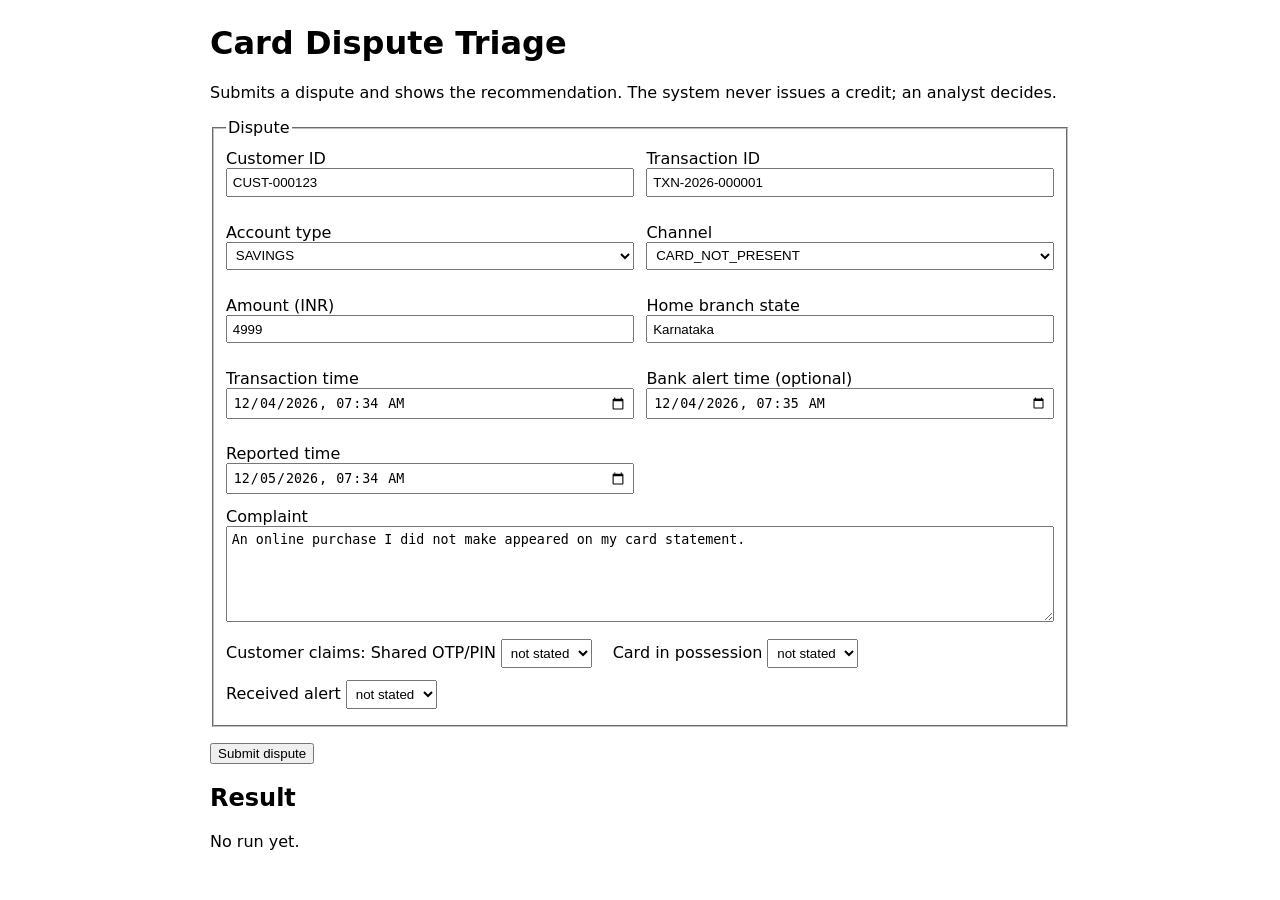
==== web/index.html @ af3d0755 "add api with validation and quarantine, RQ worker, demo agent, LLM stub, web client, tests" ====
<!doctype html>
<html lang="en">
<head>
  <meta charset="utf-8">
  <meta name="viewport" content="width=device-width, initial-scale=1">
  <title>Dispute Triage</title>
  <style>
    body { font-family: system-ui, sans-serif; max-width: 860px; margin: 1.5rem auto; padding: 0 1rem; }
    fieldset { margin-bottom: 1rem; }
    label { display: block; margin: .4rem 0; }
    input, select, textarea { width: 100%; box-sizing: border-box; padding: .3rem; }
    textarea { min-height: 6rem; }
    .row { display: grid; grid-template-columns: 1fr 1fr; gap: .8rem; }
    .claims label { display: inline-block; margin-right: 1rem; width: auto; }
    .claims select { width: auto; }
    pre { background: #f4f4f4; padding: .6rem; overflow-x: auto; white-space: pre-wrap; }
    .error { color: #a00; }
    .escalated { color: #a60; font-weight: bold; }
    blockquote { margin: .3rem 0 .8rem; padding-left: .8rem; border-left: 3px solid #ccc; }
  </style>
</head>
<body>
  <h1>Card Dispute Triage</h1>
  <p>Submits a dispute and shows the recommendation. The system never issues a credit; an analyst decides.</p>

  <form id="dispute-form">
    <fieldset>
      <legend>Dispute</legend>
      <div class="row">
        <label>Customer ID <input name="customer_id" value="CUST-000123" required></label>
        <label>Transaction ID <input name="transaction_id" value="TXN-2026-000001" required></label>
        <label>Account type
          <select name="account_type">
            <option>BSBD</option><option selected>SAVINGS</option><option>CURRENT_MSME</option>
            <option>CURRENT_INDIVIDUAL_UPTO_25L</option><option>CURRENT_OTHER</option>
            <option>CREDIT_CARD_UPTO_5L</option><option>CREDIT_CARD_ABOVE_5L</option><option>PREPAID</option>
          </select>
        </label>
        <label>Channel
          <select name="channel">
            <option>CARD_PRESENT</option><option selected>CARD_NOT_PRESENT</option><option>UPI</option>
            <option>NET_BANKING</option><option>MOBILE_BANKING</option><option>ATM</option>
          </select>
        </label>
        <label>Amount (INR) <input name="transaction_amount_inr" type="number" step="0.01" value="4999"></label>
        <label>Home branch state <input name="home_branch_state" value="Karnataka"></label>
        <label>Transaction time <input name="transaction_datetime" type="datetime-local" required></label>
        <label>Bank alert time (optional) <input name="bank_alert_datetime" type="datetime-local"></label>
        <label>Reported time <input name="reported_datetime" type="datetime-local" required></label>
      </div>
      <label>Complaint
        <textarea name="complaint_text">An online purchase I did not make appeared on my card statement.</textarea>
      </label>
      <div class="claims">
        Customer claims:
        <label>Shared OTP/PIN <select name="shared_otp_or_pin"><option value="">not stated</option><option>true</option><option>false</option></select></label>
        <label>Card in possession <select name="card_in_possession"><option value="">not stated</option><option>true</option><option>false</option></select></label>
        <label>Received alert <select name="received_alert"><option value="">not stated</option><option>true</option><option>false</option></select></label>
      </div>
    </fieldset>
    <button type="submit">Submit dispute</button>
  </form>

  <h2>Result</h2>
  <div id="status">No run yet.</div>
  <div id="result"></div>

  <script src="app.js"></script>
</body>
</html>
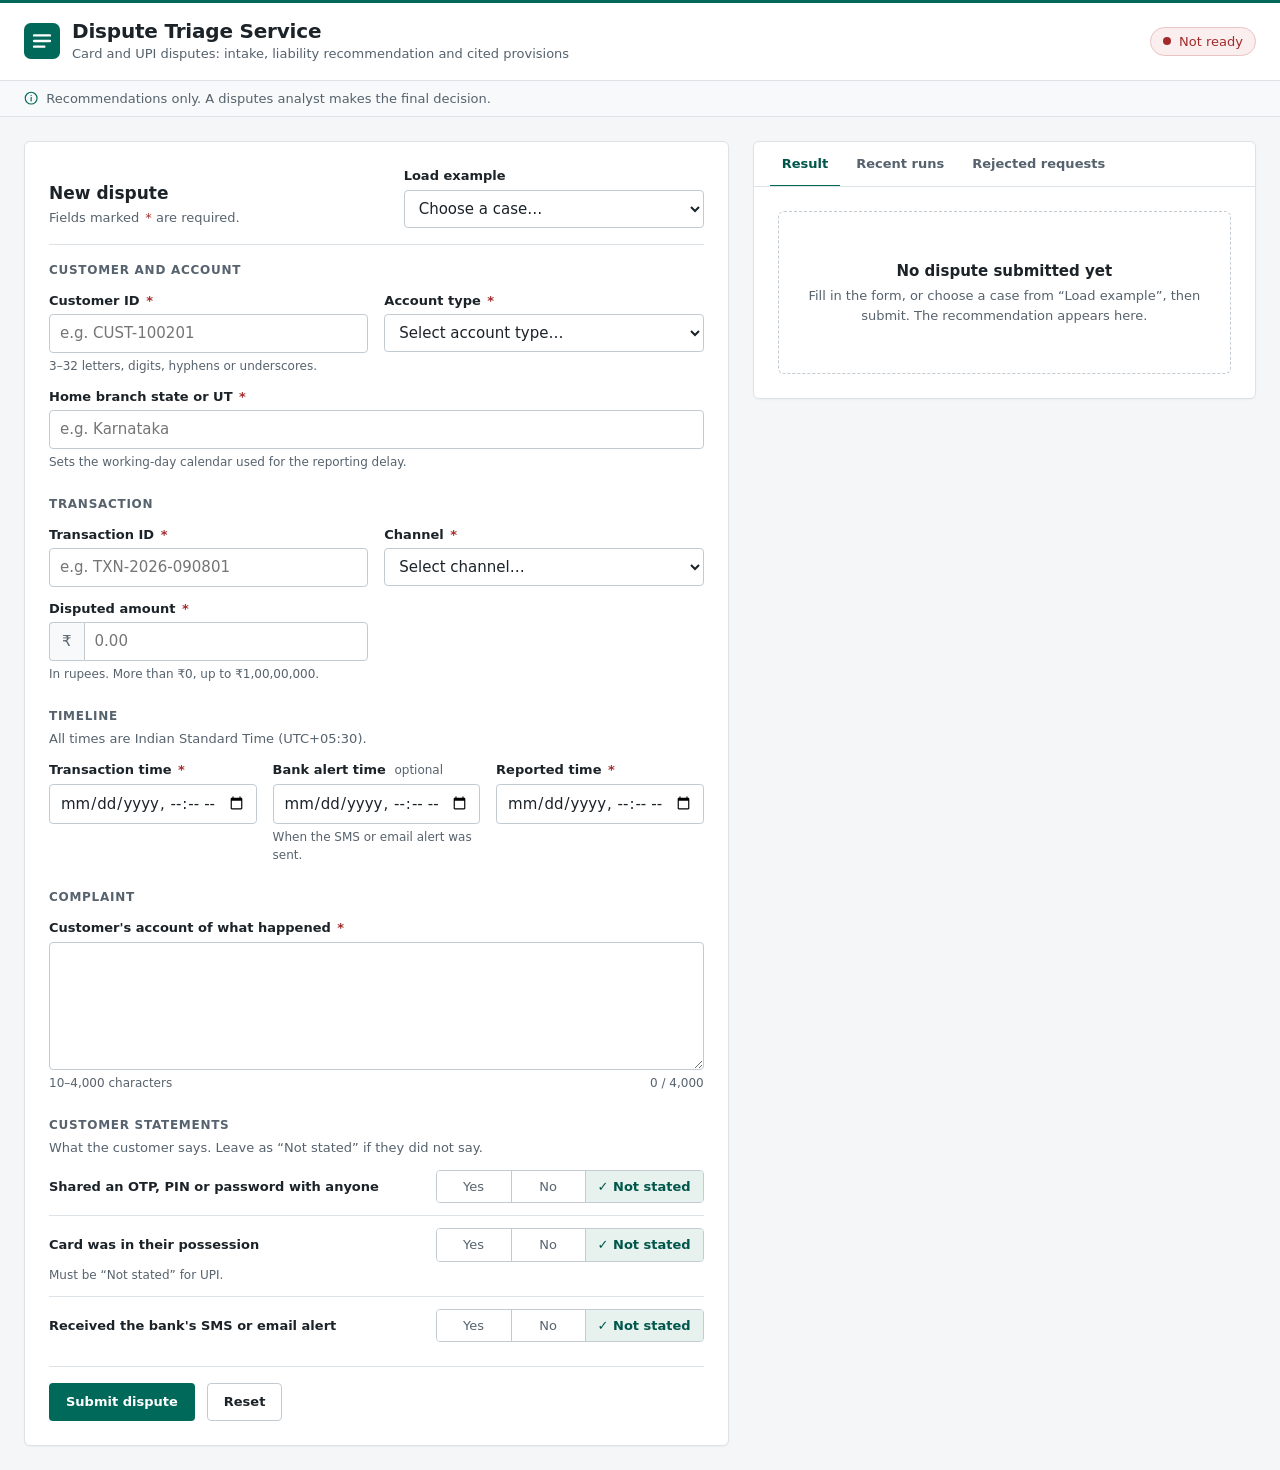
==== commit cb042b17: "Redesign dispute analyst page" ====
--- a/web/index.html
+++ b/web/index.html
@@ -1,70 +1,188 @@
 <!doctype html>
-<html lang="en">
+<html lang="en-IN">
 <head>
   <meta charset="utf-8">
   <meta name="viewport" content="width=device-width, initial-scale=1">
-  <title>Dispute Triage</title>
-  <style>
-    body { font-family: system-ui, sans-serif; max-width: 860px; margin: 1.5rem auto; padding: 0 1rem; }
-    fieldset { margin-bottom: 1rem; }
-    label { display: block; margin: .4rem 0; }
-    input, select, textarea { width: 100%; box-sizing: border-box; padding: .3rem; }
-    textarea { min-height: 6rem; }
-    .row { display: grid; grid-template-columns: 1fr 1fr; gap: .8rem; }
-    .claims label { display: inline-block; margin-right: 1rem; width: auto; }
-    .claims select { width: auto; }
-    pre { background: #f4f4f4; padding: .6rem; overflow-x: auto; white-space: pre-wrap; }
-    .error { color: #a00; }
-    .escalated { color: #a60; font-weight: bold; }
-    blockquote { margin: .3rem 0 .8rem; padding-left: .8rem; border-left: 3px solid #ccc; }
-  </style>
+  <title>Dispute Triage Service</title>
+  <link rel="icon" href="data:,">
+  <link rel="stylesheet" href="styles.css?v=2">
 </head>
 <body>
-  <h1>Card Dispute Triage</h1>
-  <p>Submits a dispute and shows the recommendation. The system never issues a credit; an analyst decides.</p>
+  <a class="skip-link" href="#main">Skip to content</a>
 
-  <form id="dispute-form">
-    <fieldset>
-      <legend>Dispute</legend>
-      <div class="row">
-        <label>Customer ID <input name="customer_id" value="CUST-000123" required></label>
-        <label>Transaction ID <input name="transaction_id" value="TXN-2026-000001" required></label>
-        <label>Account type
-          <select name="account_type">
-            <option>BSBD</option><option selected>SAVINGS</option><option>CURRENT_MSME</option>
-            <option>CURRENT_INDIVIDUAL_UPTO_25L</option><option>CURRENT_OTHER</option>
-            <option>CREDIT_CARD_UPTO_5L</option><option>CREDIT_CARD_ABOVE_5L</option><option>PREPAID</option>
+  <header class="site-header">
+    <div class="site-header__inner">
+      <div class="brand">
+        <svg class="brand__mark" viewBox="0 0 32 32" aria-hidden="true" focusable="false">
+          <rect width="32" height="32" rx="6"/>
+          <path d="M9 11h14M9 16h14M9 21h9" stroke-width="2.2" stroke-linecap="round"/>
+        </svg>
+        <div>
+          <h1 class="brand__title">Dispute Triage Service</h1>
+          <p class="brand__subtitle">Card and UPI disputes: intake, liability recommendation and cited provisions</p>
+        </div>
+      </div>
+      <div class="health" id="health" role="status" aria-live="polite">
+        <span class="health__dot" aria-hidden="true"></span>
+        <span class="health__text">Checking service…</span>
+      </div>
+    </div>
+    <div class="notice" role="note">
+      <div class="notice__inner">
+        <svg class="icon" viewBox="0 0 20 20" aria-hidden="true" focusable="false"><circle cx="10" cy="10" r="8.25"/><path d="M10 9v5M10 6.2v.1"/></svg>
+        <span>Recommendations only. A disputes analyst makes the final decision.</span>
+      </div>
+    </div>
+  </header>
+
+  <main id="main" class="layout">
+    <!-- Left: the dispute form -->
+    <section class="panel panel--form" aria-labelledby="form-title">
+      <div class="panel__head">
+        <div>
+          <h2 id="form-title" class="panel__title">New dispute</h2>
+          <p class="panel__lead">Fields marked <span class="req" aria-hidden="true">*</span><span class="visually-hidden">with an asterisk</span> are required.</p>
+        </div>
+        <div class="example-picker">
+          <label for="example-select">Load example</label>
+          <select id="example-select">
+            <option value="">Choose a case…</option>
           </select>
-        </label>
-        <label>Channel
-          <select name="channel">
-            <option>CARD_PRESENT</option><option selected>CARD_NOT_PRESENT</option><option>UPI</option>
-            <option>NET_BANKING</option><option>MOBILE_BANKING</option><option>ATM</option>
-          </select>
-        </label>
-        <label>Amount (INR) <input name="transaction_amount_inr" type="number" step="0.01" value="4999"></label>
-        <label>Home branch state <input name="home_branch_state" value="Karnataka"></label>
-        <label>Transaction time <input name="transaction_datetime" type="datetime-local" required></label>
-        <label>Bank alert time (optional) <input name="bank_alert_datetime" type="datetime-local"></label>
-        <label>Reported time <input name="reported_datetime" type="datetime-local" required></label>
+        </div>
       </div>
-      <label>Complaint
-        <textarea name="complaint_text">An online purchase I did not make appeared on my card statement.</textarea>
-      </label>
-      <div class="claims">
-        Customer claims:
-        <label>Shared OTP/PIN <select name="shared_otp_or_pin"><option value="">not stated</option><option>true</option><option>false</option></select></label>
-        <label>Card in possession <select name="card_in_possession"><option value="">not stated</option><option>true</option><option>false</option></select></label>
-        <label>Received alert <select name="received_alert"><option value="">not stated</option><option>true</option><option>false</option></select></label>
+
+      <div id="form-summary" class="summary" tabindex="-1" hidden></div>
+
+      <form id="dispute-form" novalidate>
+        <fieldset class="group">
+          <legend class="group__title">Customer and account</legend>
+          <div class="grid">
+            <div class="field" data-field="customer_id">
+              <label for="customer_id">Customer ID <span class="req" aria-hidden="true">*</span></label>
+              <input id="customer_id" name="customer_id" autocomplete="off" spellcheck="false" placeholder="e.g. CUST-100201" required aria-describedby="customer_id-hint customer_id-error">
+              <p class="hint" id="customer_id-hint">3–32 letters, digits, hyphens or underscores.</p>
+              <p class="field-error" id="customer_id-error"></p>
+            </div>
+            <div class="field" data-field="account_type">
+              <label for="account_type">Account type <span class="req" aria-hidden="true">*</span></label>
+              <select id="account_type" name="account_type" required aria-describedby="account_type-error"></select>
+              <p class="field-error" id="account_type-error"></p>
+            </div>
+            <div class="field field--wide" data-field="home_branch_state">
+              <label for="home_branch_state">Home branch state or UT <span class="req" aria-hidden="true">*</span></label>
+              <input id="home_branch_state" name="home_branch_state" list="states" autocomplete="off" placeholder="e.g. Karnataka" required aria-describedby="home_branch_state-hint home_branch_state-error">
+              <datalist id="states"></datalist>
+              <p class="hint" id="home_branch_state-hint">Sets the working-day calendar used for the reporting delay.</p>
+              <p class="field-error" id="home_branch_state-error"></p>
+            </div>
+          </div>
+        </fieldset>
+
+        <fieldset class="group">
+          <legend class="group__title">Transaction</legend>
+          <div class="grid">
+            <div class="field" data-field="transaction_id">
+              <label for="transaction_id">Transaction ID <span class="req" aria-hidden="true">*</span></label>
+              <input id="transaction_id" name="transaction_id" autocomplete="off" spellcheck="false" placeholder="e.g. TXN-2026-090801" required aria-describedby="transaction_id-error">
+              <p class="field-error" id="transaction_id-error"></p>
+            </div>
+            <div class="field" data-field="channel">
+              <label for="channel">Channel <span class="req" aria-hidden="true">*</span></label>
+              <select id="channel" name="channel" required aria-describedby="channel-error"></select>
+              <p class="field-error" id="channel-error"></p>
+            </div>
+            <div class="field" data-field="transaction_amount_inr">
+              <label for="transaction_amount_inr">Disputed amount <span class="req" aria-hidden="true">*</span></label>
+              <div class="affix">
+                <span class="affix__text" aria-hidden="true">₹</span>
+                <input id="transaction_amount_inr" name="transaction_amount_inr" type="number" inputmode="decimal" min="0.01" max="10000000" step="0.01" placeholder="0.00" required aria-describedby="transaction_amount_inr-hint transaction_amount_inr-error">
+              </div>
+              <p class="hint" id="transaction_amount_inr-hint">In rupees. More than ₹0, up to ₹1,00,00,000.</p>
+              <p class="field-error" id="transaction_amount_inr-error"></p>
+            </div>
+          </div>
+        </fieldset>
+
+        <fieldset class="group">
+          <legend class="group__title">Timeline</legend>
+          <p class="group__lead">All times are Indian Standard Time (UTC+05:30).</p>
+          <div class="grid grid--3">
+            <div class="field" data-field="transaction_datetime">
+              <label for="transaction_datetime">Transaction time <span class="req" aria-hidden="true">*</span></label>
+              <input id="transaction_datetime" name="transaction_datetime" type="datetime-local" required aria-describedby="transaction_datetime-error">
+              <p class="field-error" id="transaction_datetime-error"></p>
+            </div>
+            <div class="field" data-field="bank_alert_datetime">
+              <label for="bank_alert_datetime">Bank alert time <span class="optional">optional</span></label>
+              <input id="bank_alert_datetime" name="bank_alert_datetime" type="datetime-local" aria-describedby="bank_alert_datetime-hint bank_alert_datetime-error">
+              <p class="hint" id="bank_alert_datetime-hint">When the SMS or email alert was sent.</p>
+              <p class="field-error" id="bank_alert_datetime-error"></p>
+            </div>
+            <div class="field" data-field="reported_datetime">
+              <label for="reported_datetime">Reported time <span class="req" aria-hidden="true">*</span></label>
+              <input id="reported_datetime" name="reported_datetime" type="datetime-local" required aria-describedby="reported_datetime-error">
+              <p class="field-error" id="reported_datetime-error"></p>
+            </div>
+          </div>
+          <p class="gap-hint" id="gap-hint" aria-live="polite"></p>
+        </fieldset>
+
+        <fieldset class="group">
+          <legend class="group__title">Complaint</legend>
+          <div class="field" data-field="complaint_text">
+            <label for="complaint_text">Customer's account of what happened <span class="req" aria-hidden="true">*</span></label>
+            <textarea id="complaint_text" name="complaint_text" rows="5" maxlength="4000" required aria-describedby="complaint-counter complaint_text-error"></textarea>
+            <div class="counter" id="complaint-counter" aria-live="polite"></div>
+            <p class="field-error" id="complaint_text-error"></p>
+          </div>
+        </fieldset>
+
+        <fieldset class="group">
+          <legend class="group__title">Customer statements</legend>
+          <p class="group__lead">What the customer says. Leave as “Not stated” if they did not say.</p>
+          <div class="claims" id="claims"></div>
+        </fieldset>
+
+        <div class="actions">
+          <button type="submit" class="btn btn--primary" id="submit-btn">Submit dispute</button>
+          <button type="button" class="btn btn--secondary" id="reset-btn">Reset</button>
+          <span class="actions__note" id="submit-note" aria-live="polite"></span>
+        </div>
+      </form>
+    </section>
+
+    <!-- Right: result, recent runs, rejected requests -->
+    <section class="panel panel--side" aria-label="Results">
+      <div class="tabs" role="tablist" aria-label="Result views">
+        <button class="tab" role="tab" id="tab-result" aria-controls="view-result" aria-selected="true">Result</button>
+        <button class="tab" role="tab" id="tab-recent" aria-controls="view-recent" aria-selected="false" tabindex="-1">Recent runs <span class="tab__count" id="recent-count"></span></button>
+        <button class="tab" role="tab" id="tab-rejected" aria-controls="view-rejected" aria-selected="false" tabindex="-1">Rejected requests</button>
       </div>
-    </fieldset>
-    <button type="submit">Submit dispute</button>
-  </form>
 
-  <h2>Result</h2>
-  <div id="status">No run yet.</div>
-  <div id="result"></div>
+      <div class="view" role="tabpanel" id="view-result" aria-labelledby="tab-result" tabindex="0">
+        <div id="result"></div>
+      </div>
 
-  <script src="app.js"></script>
+      <div class="view" role="tabpanel" id="view-recent" aria-labelledby="tab-recent" tabindex="0" hidden>
+        <div class="view__head">
+          <p class="view__lead">Runs submitted from this browser. Select one to show its result.</p>
+          <button type="button" class="btn btn--quiet btn--small" id="recent-clear">Clear list</button>
+        </div>
+        <ul class="run-list" id="recent-list"></ul>
+      </div>
+
+      <div class="view" role="tabpanel" id="view-rejected" aria-labelledby="tab-rejected" tabindex="0" hidden>
+        <div class="view__head">
+          <p class="view__lead">Requests that failed the data contract. They were quarantined and no run was started.</p>
+          <button type="button" class="btn btn--quiet btn--small" id="rejected-refresh">Refresh</button>
+        </div>
+        <div id="rejected-list"></div>
+      </div>
+    </section>
+  </main>
+
+  <div class="visually-hidden" id="announcer" aria-live="polite"></div>
+  <noscript><p class="callout tone-danger" style="margin:16px">This page needs JavaScript.</p></noscript>
+  <script src="app.js?v=2"></script>
 </body>
 </html>
--- a/web/styles.css
+++ b/web/styles.css
@@ -0,0 +1,557 @@
+/* Dispute Triage Service web client. Plain CSS, no external fonts or assets. */
+
+:root {
+  /* Colour: neutral greys with one restrained accent (a deep bank green). */
+  --c-bg: #f4f6f7;
+  --c-surface: #ffffff;
+  --c-surface-muted: #f8f9fa;
+  --c-border: #dde2e6;
+  --c-border-strong: #c3cbd2;
+  --c-text: #1b2329;
+  --c-text-muted: #56626d;
+  --c-accent: #00695a;
+  --c-accent-strong: #00564a;
+  --c-accent-soft: #e7f2ef;
+  --c-focus: #00695a;
+
+  --c-danger: #a32a2a;
+  --c-danger-soft: #fbeeee;
+  --c-danger-border: #e8c4c4;
+  --c-warn: #7a4e00;
+  --c-warn-soft: #fcf4e4;
+  --c-warn-border: #ecd5a6;
+  --c-info: #234f84;
+  --c-info-soft: #edf2f9;
+  --c-info-border: #c4d3e8;
+  --c-ok: #1d6a3a;
+  --c-ok-soft: #ebf5ee;
+  --c-ok-border: #bcdcc7;
+
+  /* Route badges: distinct but muted. */
+  --route-credit-fg: var(--c-ok);
+  --route-credit-bg: var(--c-ok-soft);
+  --route-credit-bd: var(--c-ok-border);
+  --route-chargeback-fg: var(--c-info);
+  --route-chargeback-bg: var(--c-info-soft);
+  --route-chargeback-bd: var(--c-info-border);
+  --route-decline-fg: #6b2f2f;
+  --route-decline-bg: #f6efef;
+  --route-decline-bd: #dcc6c6;
+  --route-escalate-fg: var(--c-warn);
+  --route-escalate-bg: var(--c-warn-soft);
+  --route-escalate-bd: var(--c-warn-border);
+
+  /* Spacing scale (4px base). */
+  --s-1: 4px;
+  --s-2: 8px;
+  --s-3: 12px;
+  --s-4: 16px;
+  --s-5: 24px;
+  --s-6: 32px;
+  --s-7: 48px;
+
+  /* Type. */
+  --font-sans: system-ui, -apple-system, "Segoe UI", Roboto, "Helvetica Neue", Arial, "Noto Sans", sans-serif;
+  --font-mono: ui-monospace, SFMono-Regular, Menlo, Consolas, "Liberation Mono", monospace;
+  --fs-xs: 0.75rem;
+  --fs-sm: 0.8125rem;
+  --fs-base: 0.9375rem;
+  --fs-md: 1.0625rem;
+  --fs-lg: 1.25rem;
+  --lh: 1.5;
+
+  --radius: 6px;
+  --radius-sm: 4px;
+  --shadow: 0 1px 2px rgba(16, 24, 32, 0.04);
+  --control-h: 38px;
+  --max-w: 1320px;
+}
+
+*, *::before, *::after { box-sizing: border-box; }
+
+[hidden] { display: none !important; }
+
+html { -webkit-text-size-adjust: 100%; }
+
+body {
+  margin: 0;
+  background: var(--c-bg);
+  color: var(--c-text);
+  font: var(--fs-base)/var(--lh) var(--font-sans);
+}
+
+h1, h2, h3, h4, p { margin: 0; }
+
+code, .mono { font-family: var(--font-mono); font-size: 0.92em; }
+
+a { color: var(--c-accent); }
+
+:focus-visible {
+  outline: 2px solid var(--c-focus);
+  outline-offset: 2px;
+}
+
+.visually-hidden {
+  position: absolute !important;
+  width: 1px; height: 1px;
+  padding: 0; margin: -1px;
+  overflow: hidden; clip: rect(0 0 0 0);
+  white-space: nowrap; border: 0;
+}
+
+.skip-link {
+  position: absolute; left: var(--s-4); top: -100px;
+  background: var(--c-surface); color: var(--c-accent);
+  padding: var(--s-2) var(--s-3); border: 1px solid var(--c-accent); border-radius: var(--radius);
+  z-index: 10;
+}
+.skip-link:focus { top: var(--s-3); }
+
+.icon {
+  width: 1.1em; height: 1.1em; flex: none;
+  fill: none; stroke: currentColor; stroke-width: 1.6; stroke-linecap: round; stroke-linejoin: round;
+  vertical-align: -0.18em;
+}
+
+/* ---------- Header ---------- */
+
+.site-header {
+  background: var(--c-surface);
+  border-top: 3px solid var(--c-accent);
+  border-bottom: 1px solid var(--c-border);
+}
+
+.site-header__inner {
+  max-width: var(--max-w);
+  margin: 0 auto;
+  padding: var(--s-4) var(--s-5);
+  display: flex; align-items: center; justify-content: space-between; gap: var(--s-4);
+}
+
+.brand { display: flex; align-items: center; gap: var(--s-3); min-width: 0; }
+.brand__mark { width: 36px; height: 36px; flex: none; }
+.brand__mark rect { fill: var(--c-accent); }
+.brand__mark path { stroke: #fff; fill: none; }
+.brand__title { font-size: var(--fs-lg); font-weight: 650; letter-spacing: -0.01em; line-height: 1.25; }
+.brand__subtitle { color: var(--c-text-muted); font-size: var(--fs-sm); }
+
+.health {
+  display: inline-flex; align-items: center; gap: var(--s-2);
+  padding: var(--s-1) var(--s-3);
+  border: 1px solid var(--c-border); border-radius: 999px;
+  font-size: var(--fs-sm); color: var(--c-text-muted); white-space: nowrap;
+  background: var(--c-surface-muted);
+}
+.health__dot { width: 8px; height: 8px; border-radius: 50%; background: var(--c-border-strong); }
+.health[data-state="ready"] { color: var(--c-ok); border-color: var(--c-ok-border); background: var(--c-ok-soft); }
+.health[data-state="ready"] .health__dot { background: var(--c-ok); }
+.health[data-state="down"] { color: var(--c-danger); border-color: var(--c-danger-border); background: var(--c-danger-soft); }
+.health[data-state="down"] .health__dot { background: var(--c-danger); }
+
+.notice { background: var(--c-surface-muted); border-top: 1px solid var(--c-border); }
+.notice__inner {
+  max-width: var(--max-w); margin: 0 auto;
+  padding: var(--s-2) var(--s-5);
+  display: flex; align-items: center; gap: var(--s-2);
+  font-size: var(--fs-sm); color: var(--c-text-muted);
+}
+.notice .icon { color: var(--c-accent); }
+
+/* ---------- Layout ---------- */
+
+.layout {
+  max-width: var(--max-w);
+  margin: 0 auto;
+  padding: var(--s-5);
+  display: grid;
+  grid-template-columns: minmax(0, 7fr) minmax(0, 5fr);
+  gap: var(--s-5);
+  align-items: start;
+}
+
+.panel {
+  background: var(--c-surface);
+  border: 1px solid var(--c-border);
+  border-radius: var(--radius);
+  box-shadow: var(--shadow);
+  min-width: 0;
+}
+.panel--form { padding: var(--s-5); }
+.panel--side { position: sticky; top: var(--s-4); max-height: calc(100vh - 2 * var(--s-4)); display: flex; flex-direction: column; }
+
+.panel__head {
+  display: flex; align-items: flex-end; justify-content: space-between; gap: var(--s-4); flex-wrap: wrap;
+  padding-bottom: var(--s-4); margin-bottom: var(--s-4);
+  border-bottom: 1px solid var(--c-border);
+}
+.panel__title { font-size: var(--fs-md); font-weight: 650; }
+.panel__lead { color: var(--c-text-muted); font-size: var(--fs-sm); margin-top: 2px; }
+
+.example-picker { display: flex; flex-direction: column; gap: var(--s-1); width: 300px; max-width: 100%; }
+.example-picker label { font-size: var(--fs-sm); font-weight: 600; }
+
+/* ---------- Form ---------- */
+
+.group { border: 0; padding: 0; margin: 0 0 var(--s-5); min-width: 0; }
+.group__title {
+  padding: 0; margin-bottom: var(--s-3);
+  font-size: var(--fs-xs); font-weight: 700; letter-spacing: 0.06em; text-transform: uppercase;
+  color: var(--c-text-muted);
+}
+.group__lead { color: var(--c-text-muted); font-size: var(--fs-sm); margin: calc(-1 * var(--s-2)) 0 var(--s-3); }
+
+.grid { display: grid; grid-template-columns: repeat(2, minmax(0, 1fr)); gap: var(--s-3) var(--s-4); }
+.grid--3 { grid-template-columns: repeat(3, minmax(0, 1fr)); }
+.field--wide { grid-column: 1 / -1; }
+
+.field { display: flex; flex-direction: column; gap: var(--s-1); min-width: 0; }
+.field label, .tri legend { font-size: var(--fs-sm); font-weight: 600; }
+.req { color: var(--c-danger); margin-left: 2px; }
+.optional { color: var(--c-text-muted); font-weight: 400; font-size: var(--fs-xs); margin-left: var(--s-1); }
+.hint { color: var(--c-text-muted); font-size: var(--fs-xs); }
+
+input, select, textarea {
+  font: inherit; color: inherit;
+  width: 100%;
+  min-height: var(--control-h);
+  padding: 7px 10px;
+  background: var(--c-surface);
+  border: 1px solid var(--c-border-strong);
+  border-radius: var(--radius-sm);
+}
+textarea { resize: vertical; min-height: 120px; line-height: var(--lh); }
+input:hover, select:hover, textarea:hover { border-color: #9aa5af; }
+input:focus-visible, select:focus-visible, textarea:focus-visible {
+  outline: 2px solid var(--c-focus); outline-offset: 0; border-color: var(--c-focus);
+}
+input:disabled, select:disabled, textarea:disabled { background: var(--c-surface-muted); color: var(--c-text-muted); }
+
+.affix { display: flex; align-items: stretch; }
+.affix__text {
+  display: flex; align-items: center; padding: 0 var(--s-3);
+  background: var(--c-surface-muted); color: var(--c-text-muted);
+  border: 1px solid var(--c-border-strong); border-right: 0;
+  border-radius: var(--radius-sm) 0 0 var(--radius-sm);
+}
+.affix input { border-radius: 0 var(--radius-sm) var(--radius-sm) 0; }
+
+.field-error { display: none; color: var(--c-danger); font-size: var(--fs-sm); }
+.field-error::before { content: "⚠ "; }
+.is-invalid .field-error { display: block; }
+.tri.is-invalid .segmented { border-color: var(--c-danger); }
+.field.is-invalid input, .field.is-invalid select, .field.is-invalid textarea { border-color: var(--c-danger); }
+.field.is-invalid .affix__text { border-color: var(--c-danger); }
+
+.counter { display: flex; justify-content: space-between; gap: var(--s-2); color: var(--c-text-muted); font-size: var(--fs-xs); }
+.counter.is-over { color: var(--c-danger); }
+
+.gap-hint {
+  margin-top: var(--s-3);
+  display: none; align-items: flex-start; gap: var(--s-2);
+  padding: var(--s-2) var(--s-3);
+  background: var(--c-surface-muted); border: 1px solid var(--c-border); border-radius: var(--radius-sm);
+  font-size: var(--fs-sm); color: var(--c-text-muted);
+}
+.gap-hint.is-shown { display: flex; }
+.gap-hint strong { color: var(--c-text); font-weight: 600; }
+.tag {
+  display: inline-block; padding: 0 6px; margin-left: var(--s-1);
+  border: 1px solid var(--c-border-strong); border-radius: var(--radius-sm);
+  font-size: var(--fs-xs); color: var(--c-text-muted); background: var(--c-surface);
+}
+
+/* Tri-state statements: a radio group styled as a segmented control. */
+.claims { display: grid; gap: var(--s-3); }
+.tri {
+  min-width: 0;
+  display: grid; grid-template-columns: minmax(0, 1fr) auto; align-items: center; gap: var(--s-1) var(--s-4);
+  padding-bottom: var(--s-3); border-bottom: 1px solid var(--c-border);
+}
+.tri:last-child { border-bottom: 0; padding-bottom: 0; }
+.tri__label { font-size: var(--fs-sm); font-weight: 600; }
+.tri .hint, .tri .field-error { grid-column: 1 / -1; }
+.segmented { display: inline-flex; border: 1px solid var(--c-border-strong); border-radius: var(--radius-sm); overflow: hidden; }
+.segmented input { position: absolute; opacity: 0; width: 1px; height: 1px; min-height: 0; pointer-events: none; }
+.segmented label {
+  padding: 6px 12px; min-width: 74px; text-align: center;
+  font-size: var(--fs-sm); font-weight: 500; color: var(--c-text-muted);
+  cursor: pointer; background: var(--c-surface); user-select: none;
+}
+.segmented label + input + label { border-left: 1px solid var(--c-border-strong); }
+.segmented label:hover { background: var(--c-surface-muted); }
+.segmented input:checked + label { background: var(--c-accent-soft); color: var(--c-accent-strong); font-weight: 650; }
+.segmented input:checked + label::before { content: "✓ "; }
+.segmented input:focus-visible + label { outline: 2px solid var(--c-focus); outline-offset: -2px; }
+.segmented input:disabled + label { cursor: not-allowed; opacity: 0.55; }
+
+.actions {
+  display: flex; align-items: center; flex-wrap: wrap; gap: var(--s-3);
+  padding-top: var(--s-4); border-top: 1px solid var(--c-border);
+}
+.actions__note { color: var(--c-text-muted); font-size: var(--fs-sm); }
+
+/* ---------- Buttons ---------- */
+
+.btn {
+  font: inherit; font-weight: 600; font-size: var(--fs-sm);
+  min-height: var(--control-h); padding: 0 var(--s-4);
+  border-radius: var(--radius-sm); border: 1px solid transparent;
+  cursor: pointer; display: inline-flex; align-items: center; gap: var(--s-2);
+}
+.btn:disabled { cursor: not-allowed; opacity: 0.6; }
+.btn--primary { background: var(--c-accent); color: #fff; }
+.btn--primary:hover:not(:disabled) { background: var(--c-accent-strong); }
+.btn--secondary { background: var(--c-surface); color: var(--c-text); border-color: var(--c-border-strong); }
+.btn--secondary:hover:not(:disabled) { background: var(--c-surface-muted); }
+.btn--quiet { background: transparent; color: var(--c-accent); border-color: transparent; }
+.btn--quiet:hover:not(:disabled) { background: var(--c-accent-soft); }
+.btn--small { min-height: 30px; padding: 0 var(--s-3); font-size: var(--fs-xs); }
+
+.spinner {
+  width: 14px; height: 14px; border-radius: 50%;
+  border: 2px solid currentColor; border-right-color: transparent;
+  animation: spin 0.9s linear infinite;
+}
+@keyframes spin { to { transform: rotate(360deg); } }
+
+/* ---------- Summary / callouts ---------- */
+
+.summary, .callout {
+  border: 1px solid; border-left-width: 4px; border-radius: var(--radius-sm);
+  padding: var(--s-3) var(--s-4); margin-bottom: var(--s-4);
+  font-size: var(--fs-sm);
+}
+.summary:focus { outline: none; }
+.summary:focus-visible { outline: 2px solid var(--c-focus); outline-offset: 2px; }
+.summary h3, .callout h3 { font-size: var(--fs-base); font-weight: 650; margin-bottom: var(--s-1); display: flex; align-items: center; gap: var(--s-2); }
+.summary ul, .callout ul { margin: var(--s-2) 0 0; padding-left: var(--s-5); }
+.summary li + li { margin-top: 2px; }
+.summary a { font-weight: 600; }
+.summary .btn { margin-top: var(--s-3); }
+.summary p + p { margin-top: var(--s-1); }
+
+.tone-danger { color: var(--c-danger); background: var(--c-danger-soft); border-color: var(--c-danger-border); border-left-color: var(--c-danger); }
+.tone-warn { color: var(--c-warn); background: var(--c-warn-soft); border-color: var(--c-warn-border); border-left-color: var(--c-warn); }
+.tone-info { color: var(--c-info); background: var(--c-info-soft); border-color: var(--c-info-border); border-left-color: var(--c-info); }
+.tone-neutral { color: var(--c-text-muted); background: var(--c-surface-muted); border-color: var(--c-border); border-left-color: var(--c-border-strong); }
+.tone-danger p, .tone-warn p, .tone-info p { color: var(--c-text); }
+.tone-danger li, .tone-warn li { color: var(--c-text); }
+
+/* ---------- Tabs ---------- */
+
+.tabs {
+  display: flex; gap: var(--s-1);
+  padding: 0 var(--s-4);
+  border-bottom: 1px solid var(--c-border);
+  overflow-x: auto;
+  flex: none;
+}
+.tab {
+  font: inherit; font-size: var(--fs-sm); font-weight: 600; color: var(--c-text-muted);
+  background: none; border: 0; border-bottom: 2px solid transparent;
+  padding: var(--s-3) var(--s-3) calc(var(--s-3) - 1px); margin-bottom: -1px;
+  cursor: pointer; white-space: nowrap;
+}
+.tab:hover { color: var(--c-text); }
+.tab[aria-selected="true"] { color: var(--c-accent-strong); border-bottom-color: var(--c-accent); }
+.tab:focus-visible { outline-offset: -2px; }
+.tab__count:not(:empty) {
+  display: inline-block; min-width: 20px; padding: 0 6px; margin-left: 2px;
+  border-radius: 999px; background: var(--c-surface-muted); border: 1px solid var(--c-border);
+  font-size: var(--fs-xs); text-align: center; color: var(--c-text-muted);
+}
+
+.view { padding: var(--s-5); overflow-y: auto; min-height: 0; }
+.view:focus-visible { outline-offset: -2px; }
+.view__head { display: flex; align-items: flex-start; justify-content: space-between; gap: var(--s-3); margin-bottom: var(--s-4); }
+.view__lead { color: var(--c-text-muted); font-size: var(--fs-sm); }
+
+.empty {
+  text-align: center; color: var(--c-text-muted); font-size: var(--fs-sm);
+  padding: var(--s-7) var(--s-4);
+  border: 1px dashed var(--c-border-strong); border-radius: var(--radius);
+}
+.empty strong { display: block; color: var(--c-text); font-size: var(--fs-base); margin-bottom: var(--s-1); }
+
+/* ---------- Status tracker ---------- */
+
+.run-head { display: flex; align-items: baseline; justify-content: space-between; gap: var(--s-3); margin-bottom: var(--s-3); flex-wrap: wrap; }
+.run-head__title { font-size: var(--fs-md); font-weight: 650; }
+.run-head__meta { color: var(--c-text-muted); font-size: var(--fs-xs); }
+
+.tracker {
+  list-style: none; margin: 0 0 var(--s-3); padding: 0;
+  display: grid; grid-template-columns: repeat(3, minmax(0, 1fr));
+  border: 1px solid var(--c-border); border-radius: var(--radius-sm); overflow: hidden;
+}
+.tracker__step {
+  display: flex; align-items: center; gap: var(--s-2);
+  padding: var(--s-2) var(--s-3);
+  font-size: var(--fs-sm); color: var(--c-text-muted);
+  background: var(--c-surface-muted);
+}
+.tracker__step + .tracker__step { border-left: 1px solid var(--c-border); }
+.tracker__mark {
+  width: 20px; height: 20px; border-radius: 50%; flex: none;
+  display: grid; place-items: center;
+  border: 1.5px solid var(--c-border-strong); background: var(--c-surface);
+  font-size: 11px; font-weight: 700;
+}
+.tracker__step.is-done { color: var(--c-text); background: var(--c-surface); }
+.tracker__step.is-done .tracker__mark { background: var(--c-accent); border-color: var(--c-accent); color: #fff; }
+.tracker__step.is-current { color: var(--c-accent-strong); background: var(--c-accent-soft); font-weight: 600; }
+.tracker__step.is-current .tracker__mark { border-color: var(--c-accent); color: var(--c-accent); }
+.tracker__step.is-current .spinner { width: 12px; height: 12px; border-width: 1.5px; }
+.tracker__step.tone-final-escalated { color: var(--c-warn); background: var(--c-warn-soft); }
+.tracker__step.tone-final-escalated .tracker__mark { background: var(--c-warn); border-color: var(--c-warn); color: #fff; }
+.tracker__step.tone-final-failed { color: var(--c-danger); background: var(--c-danger-soft); }
+.tracker__step.tone-final-failed .tracker__mark { background: var(--c-danger); border-color: var(--c-danger); color: #fff; }
+.tracker__label small { display: block; font-weight: 400; font-size: var(--fs-xs); color: var(--c-text-muted); }
+
+.wait-note { margin-bottom: var(--s-3); }
+
+.fake-banner { display: flex; align-items: flex-start; gap: var(--s-2); }
+.fake-banner .icon { margin-top: 2px; }
+
+/* ---------- Result ---------- */
+
+.route {
+  display: flex; align-items: center; gap: var(--s-3);
+  padding: var(--s-3) var(--s-4); margin-bottom: var(--s-4);
+  border: 1px solid; border-radius: var(--radius);
+}
+.route__icon { width: 28px; height: 28px; flex: none; }
+.route__icon .icon { width: 28px; height: 28px; stroke-width: 1.5; }
+.route__label { font-size: var(--fs-xs); font-weight: 700; letter-spacing: 0.06em; text-transform: uppercase; opacity: 0.85; }
+.route__value { font-size: var(--fs-lg); font-weight: 650; line-height: 1.25; }
+.route--provisional_credit { color: var(--route-credit-fg); background: var(--route-credit-bg); border-color: var(--route-credit-bd); }
+.route--chargeback { color: var(--route-chargeback-fg); background: var(--route-chargeback-bg); border-color: var(--route-chargeback-bd); }
+.route--decline { color: var(--route-decline-fg); background: var(--route-decline-bg); border-color: var(--route-decline-bd); }
+.route--escalate { color: var(--route-escalate-fg); background: var(--route-escalate-bg); border-color: var(--route-escalate-bd); }
+
+.facts { margin: 0 0 var(--s-4); display: grid; grid-template-columns: max-content minmax(0, 1fr); gap: var(--s-2) var(--s-4); font-size: var(--fs-sm); }
+.facts dt { color: var(--c-text-muted); font-weight: 600; }
+.facts dd { margin: 0; }
+
+.section-title {
+  font-size: var(--fs-xs); font-weight: 700; letter-spacing: 0.06em; text-transform: uppercase;
+  color: var(--c-text-muted); margin: var(--s-5) 0 var(--s-3);
+}
+
+.citations { list-style: none; margin: 0; padding: 0; display: grid; gap: var(--s-3); }
+.citation { border: 1px solid var(--c-border); border-radius: var(--radius-sm); padding: var(--s-3) var(--s-4); background: var(--c-surface); }
+.citation__head { display: flex; align-items: baseline; justify-content: space-between; gap: var(--s-2); flex-wrap: wrap; margin-bottom: var(--s-2); }
+.citation__doc { font-weight: 650; font-size: var(--fs-sm); }
+.citation__clause { font-family: var(--font-mono); font-size: var(--fs-xs); color: var(--c-text-muted); padding: 1px 6px; border: 1px solid var(--c-border); border-radius: var(--radius-sm); background: var(--c-surface-muted); }
+.citation blockquote {
+  margin: 0; padding: var(--s-1) 0 var(--s-1) var(--s-3);
+  border-left: 3px solid var(--c-accent);
+  color: #2e3a44; font-size: var(--fs-sm); font-style: italic;
+}
+
+.details { margin-top: var(--s-5); border: 1px solid var(--c-border); border-radius: var(--radius-sm); }
+.details > summary {
+  cursor: pointer; padding: var(--s-2) var(--s-3);
+  font-size: var(--fs-sm); font-weight: 600; color: var(--c-text);
+  list-style-position: inside;
+}
+.details[open] > summary { border-bottom: 1px solid var(--c-border); }
+.details__body { padding: var(--s-3); font-size: var(--fs-sm); }
+.kv { display: grid; grid-template-columns: max-content minmax(0, 1fr); gap: var(--s-1) var(--s-4); margin: 0 0 var(--s-3); }
+.kv dt { color: var(--c-text-muted); }
+.kv dd { margin: 0; overflow-wrap: anywhere; display: flex; align-items: center; gap: var(--s-2); flex-wrap: wrap; }
+
+.table-wrap { overflow-x: auto; }
+table { border-collapse: collapse; width: 100%; font-size: var(--fs-xs); }
+th, td { text-align: left; padding: 6px 8px; border-bottom: 1px solid var(--c-border); vertical-align: top; }
+th { color: var(--c-text-muted); font-weight: 600; background: var(--c-surface-muted); }
+td.num, th.num { text-align: right; font-variant-numeric: tabular-nums; white-space: nowrap; }
+
+.feedback { margin-top: var(--s-5); padding-top: var(--s-4); border-top: 1px solid var(--c-border); }
+.feedback fieldset { border: 0; padding: 0; margin: 0 0 var(--s-3); }
+.feedback legend { font-weight: 600; font-size: var(--fs-sm); padding: 0; margin-bottom: var(--s-2); }
+.feedback .field { margin-bottom: var(--s-3); }
+.feedback .actions { border-top: 0; padding-top: 0; }
+.feedback textarea { min-height: 64px; }
+.confirm { display: flex; align-items: center; gap: var(--s-2); color: var(--c-ok); font-size: var(--fs-sm); font-weight: 600; }
+
+/* ---------- Lists (recent runs, rejected requests) ---------- */
+
+.run-list { list-style: none; margin: 0; padding: 0; display: grid; gap: var(--s-2); }
+.run-item {
+  width: 100%; text-align: left; font: inherit; color: inherit;
+  display: grid; grid-template-columns: minmax(0, 1fr) auto; gap: 2px var(--s-3);
+  padding: var(--s-3); background: var(--c-surface);
+  border: 1px solid var(--c-border); border-radius: var(--radius-sm); cursor: pointer;
+}
+.run-item:hover { border-color: var(--c-border-strong); background: var(--c-surface-muted); }
+.run-item[aria-current="true"] { border-color: var(--c-accent); box-shadow: inset 3px 0 0 var(--c-accent); }
+.run-item__title { font-weight: 600; font-size: var(--fs-sm); overflow-wrap: anywhere; }
+.run-item__meta { color: var(--c-text-muted); font-size: var(--fs-xs); grid-column: 1; }
+.run-item .pill { grid-row: 1 / span 2; grid-column: 2; align-self: center; }
+
+.pill {
+  display: inline-flex; align-items: center; gap: 4px;
+  padding: 1px 8px; border: 1px solid var(--c-border); border-radius: 999px;
+  font-size: var(--fs-xs); font-weight: 600; white-space: nowrap;
+  color: var(--c-text-muted); background: var(--c-surface-muted);
+}
+.pill--provisional_credit { color: var(--route-credit-fg); background: var(--route-credit-bg); border-color: var(--route-credit-bd); }
+.pill--chargeback { color: var(--route-chargeback-fg); background: var(--route-chargeback-bg); border-color: var(--route-chargeback-bd); }
+.pill--decline { color: var(--route-decline-fg); background: var(--route-decline-bg); border-color: var(--route-decline-bd); }
+.pill--escalate, .pill--escalated { color: var(--route-escalate-fg); background: var(--route-escalate-bg); border-color: var(--route-escalate-bd); }
+.pill--failed, .pill--rejected { color: var(--c-danger); background: var(--c-danger-soft); border-color: var(--c-danger-border); }
+
+.reject { border: 1px solid var(--c-border); border-radius: var(--radius-sm); padding: var(--s-3); margin-bottom: var(--s-2); font-size: var(--fs-sm); }
+.reject__head { display: flex; justify-content: space-between; align-items: baseline; gap: var(--s-2); flex-wrap: wrap; margin-bottom: var(--s-2); }
+.reject__id { font-weight: 650; }
+.reject__meta { color: var(--c-text-muted); font-size: var(--fs-xs); }
+.reject ul { margin: 0; padding-left: var(--s-5); }
+.reject details { margin-top: var(--s-2); }
+.reject summary { cursor: pointer; color: var(--c-accent); font-size: var(--fs-xs); font-weight: 600; }
+.reject pre, .raw {
+  margin: var(--s-2) 0 0; padding: var(--s-2) var(--s-3);
+  background: var(--c-surface-muted); border: 1px solid var(--c-border); border-radius: var(--radius-sm);
+  font: var(--fs-xs)/1.45 var(--font-mono); white-space: pre-wrap; overflow-wrap: anywhere; max-height: 260px; overflow: auto;
+}
+.reject.is-highlight { border-color: var(--c-accent); box-shadow: inset 3px 0 0 var(--c-accent); }
+
+/* ---------- Responsive ---------- */
+
+@media (max-width: 1020px) {
+  .layout { grid-template-columns: minmax(0, 1fr); }
+  .panel--side { position: static; max-height: none; }
+  .view { overflow: visible; }
+}
+
+@media (max-width: 720px) {
+  .grid--3 { grid-template-columns: repeat(2, minmax(0, 1fr)); }
+}
+
+@media (max-width: 600px) {
+  .site-header__inner { padding: var(--s-3) var(--s-4); flex-wrap: wrap; }
+  .notice__inner { padding: var(--s-2) var(--s-4); }
+  .brand__subtitle { display: none; }
+  .layout { padding: var(--s-3); gap: var(--s-3); }
+  .panel--form, .view { padding: var(--s-4); }
+  .grid, .grid--3 { grid-template-columns: minmax(0, 1fr); }
+  .example-picker { width: 100%; }
+  .tri { grid-template-columns: minmax(0, 1fr); }
+  .segmented { width: 100%; }
+  .segmented label { flex: 1; min-width: 0; }
+  .tracker { grid-template-columns: minmax(0, 1fr); }
+  .tracker__step + .tracker__step { border-left: 0; border-top: 1px solid var(--c-border); }
+  .facts { grid-template-columns: minmax(0, 1fr); gap: 2px; }
+  .facts dd { margin-bottom: var(--s-2); }
+  .actions .btn { flex: 1; justify-content: center; }
+}
+
+@media (prefers-reduced-motion: reduce) {
+  .spinner { animation-duration: 2.5s; }
+}
+
+@media print {
+  .site-header .health, .panel--form, .tabs, .feedback { display: none; }
+  .layout { display: block; }
+  .panel { border: 0; box-shadow: none; }
+}
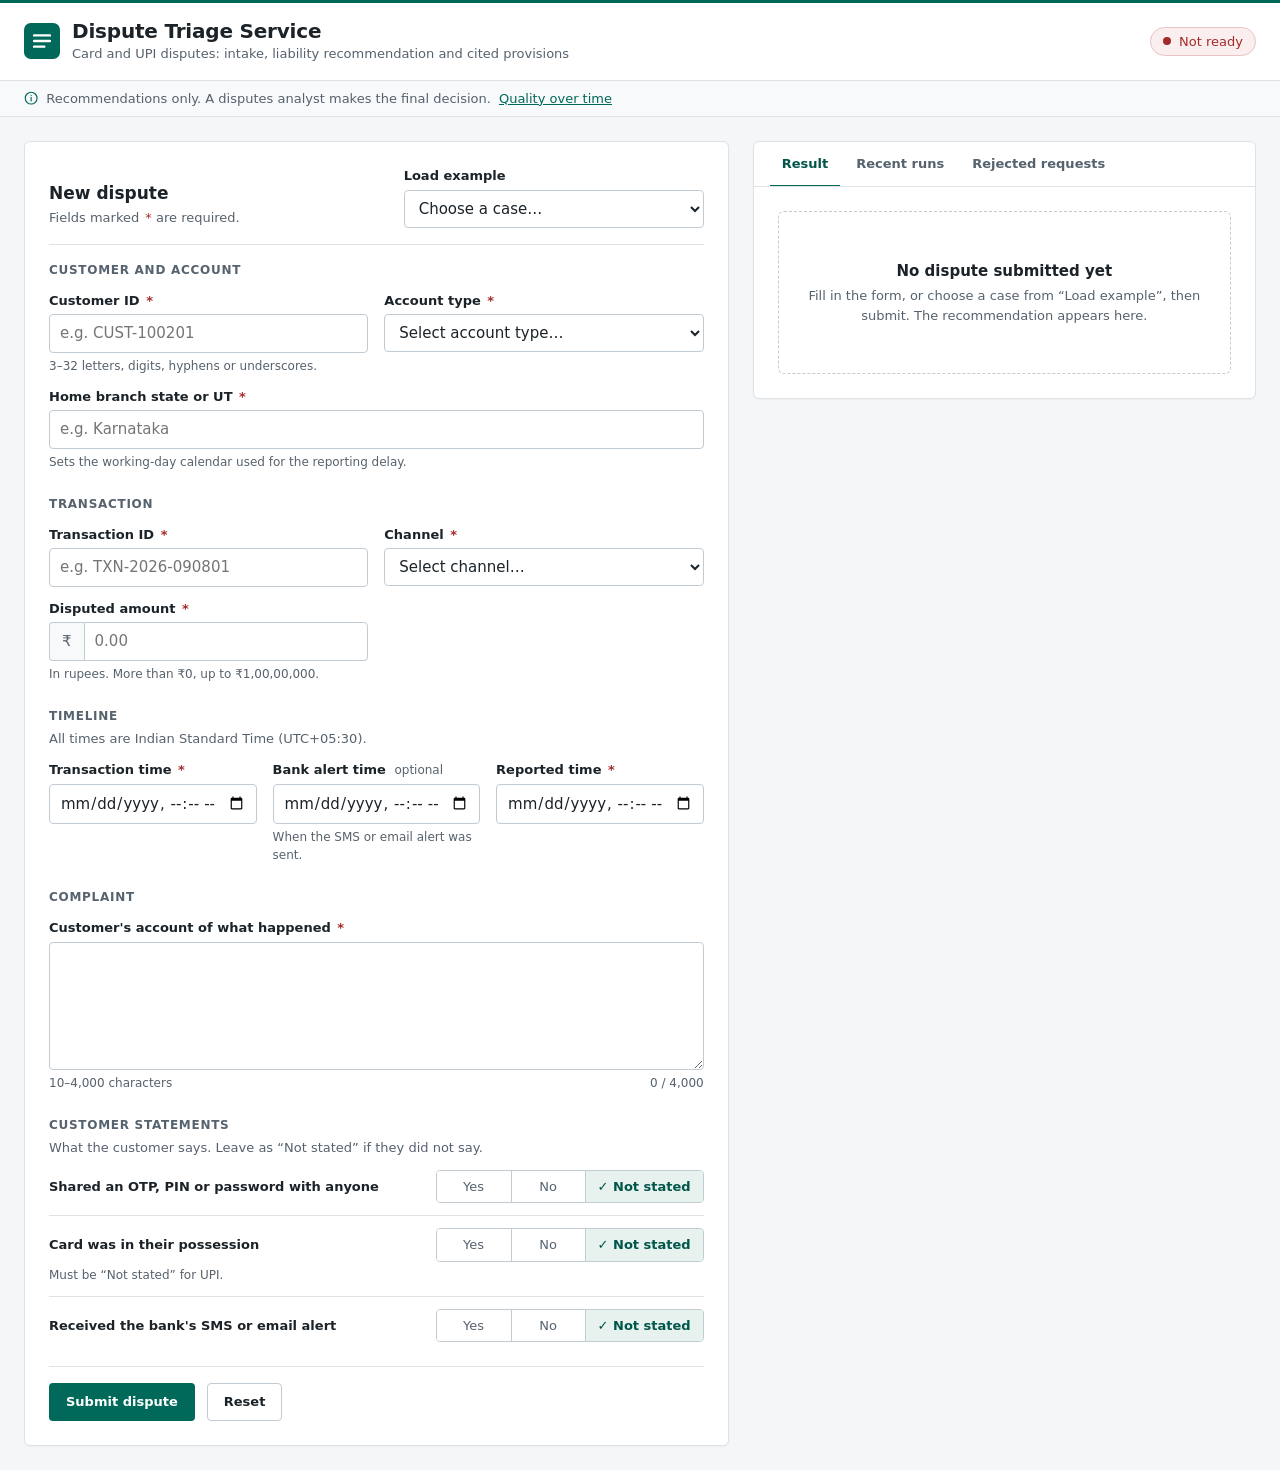
==== commit 20e732a9: "Score a sample of live runs with the judge and chart it" ====
--- a/web/index.html
+++ b/web/index.html
@@ -31,6 +31,7 @@
       <div class="notice__inner">
         <svg class="icon" viewBox="0 0 20 20" aria-hidden="true" focusable="false"><circle cx="10" cy="10" r="8.25"/><path d="M10 9v5M10 6.2v.1"/></svg>
         <span>Recommendations only. A disputes analyst makes the final decision.</span>
+        <a class="notice__link" href="quality.html">Quality over time</a>
       </div>
     </div>
   </header>
